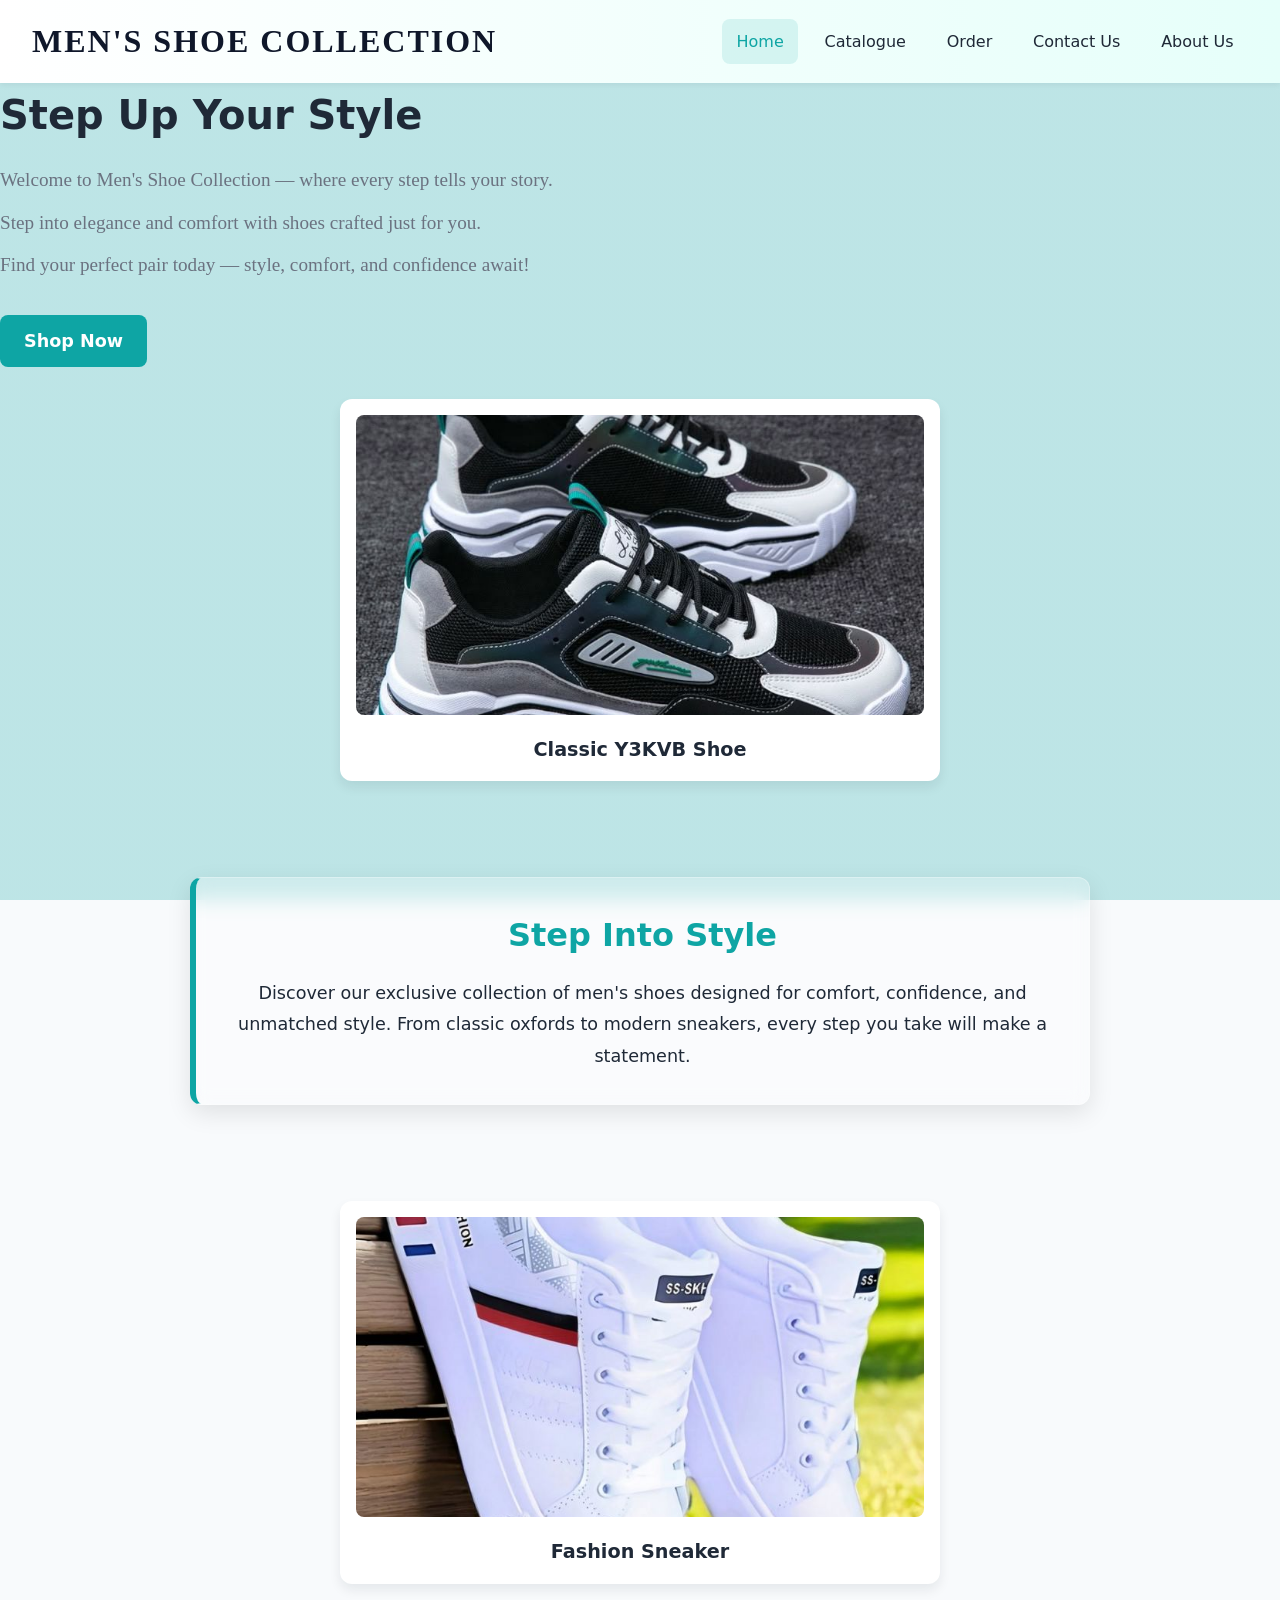
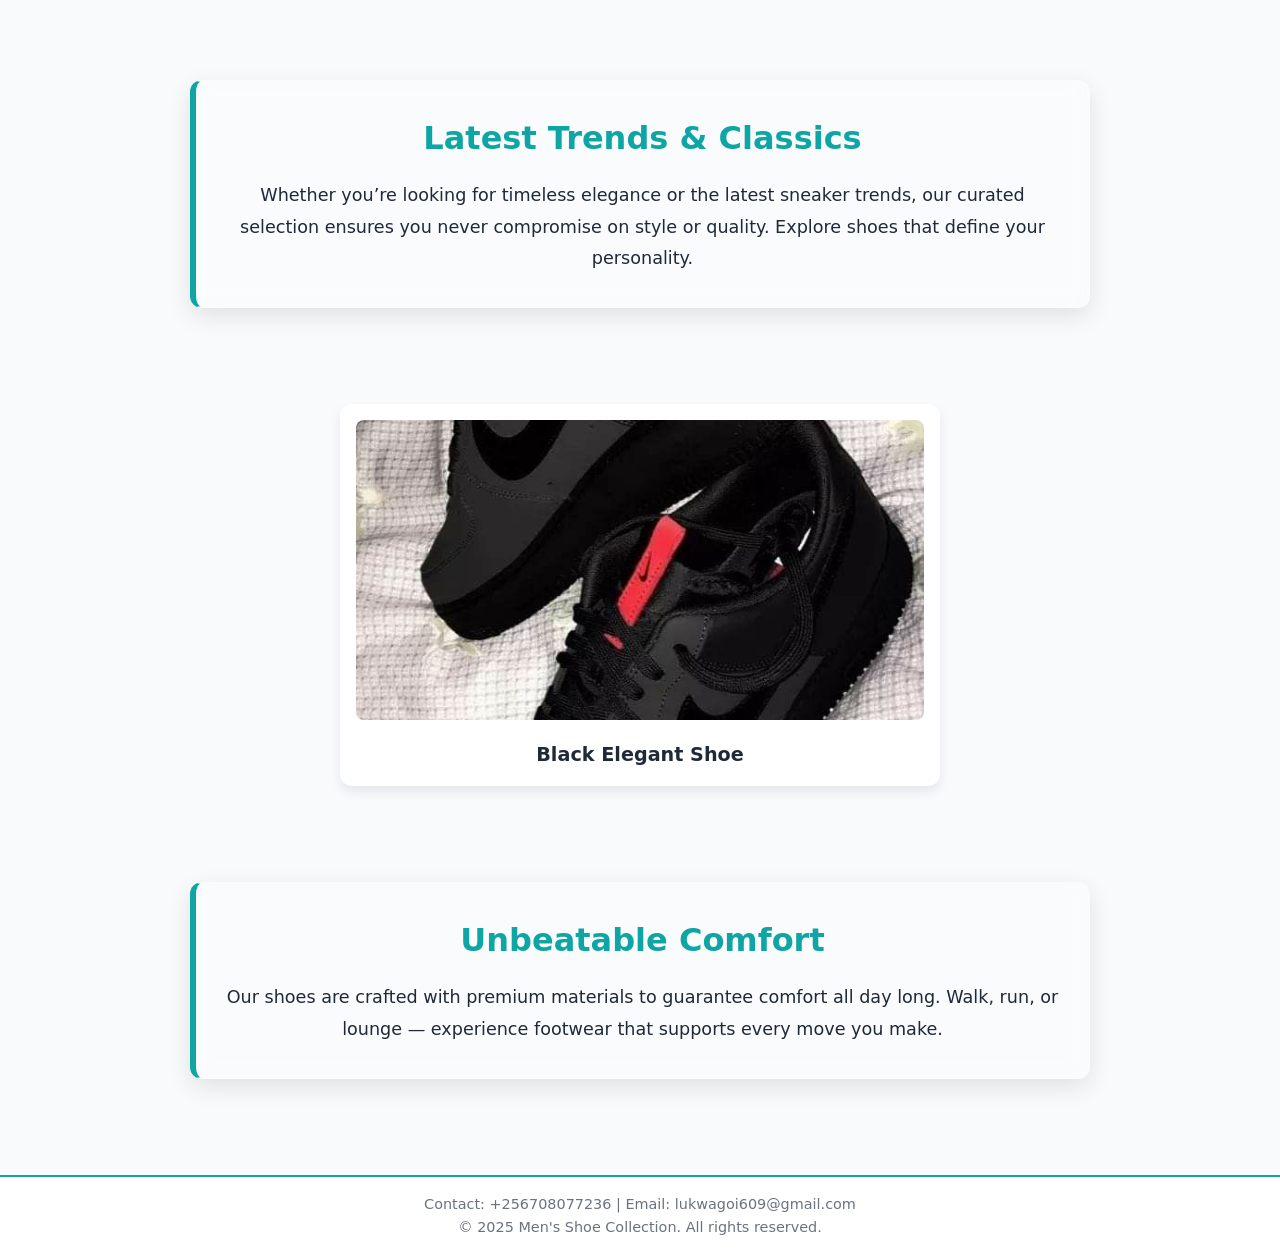
==== index.html @ eedbd3e9 "Add files via upload" ====
<!DOCTYPE html>
<html lang="en">
<head>
<meta charset="UTF-8">
<meta name="viewport" content="width=device-width, initial-scale=1.0">
<title>Men's Shoe Collection</title>
<link rel="stylesheet" href="style.css">
</head>
<body class="home">

<header>
    <h1>Men's Shoe Collection</h1>
    <nav>
        <ul>
            <li><a href="index.html" class="active">Home</a></li>
            <li><a href="catalogue.html">Catalogue</a></li>
            <li><a href="order.html">Order</a></li>
            <li><a href="contact.html">Contact Us</a></li>
            <li><a href="about.html">About Us</a></li>
        </ul>
    </nav>
</header>

<!-- Hero Section -->
<section class="hero">
    <h2>Step Up Your Style</h2>
    <p>Welcome to Men's Shoe Collection — where every step tells your story.</p>
    <p>Step into elegance and comfort with shoes crafted just for you.</p>
    <p>Find your perfect pair today — style, comfort, and confidence await!</p>
    <a href="catalogue.html" class="btn">Shop Now</a>
</section>

<!-- First Shoe -->
<section class="featured">
    <div class="product-grid">
        <div class="product-card">
            <img src="shoe1.jpg" alt="Classic Y3KVB Shoe">
            <h3>Classic Y3KVB Shoe</h3>
        </div>
    </div>
</section>

<!-- Paragraph Block 1 -->
<section class="homepage-paragraphs">
    <div class="paragraph-block">
        <h2>Step Into Style</h2>
        <p>Discover our exclusive collection of men's shoes designed for comfort, confidence, and unmatched style. From classic oxfords to modern sneakers, every step you take will make a statement.</p>
    </div>
</section>

<!-- Second Shoe -->
<section class="featured">
    <div class="product-grid">
        <div class="product-card">
            <img src="shoe2.jpg" alt="Fashion Sneaker">
            <h3>Fashion Sneaker</h3>
        </div>
    </div>
</section>

<!-- Paragraph Block 2 -->
<section class="homepage-paragraphs">
    <div class="paragraph-block">
        <h2>Latest Trends & Classics</h2>
        <p>Whether you’re looking for timeless elegance or the latest sneaker trends, our curated selection ensures you never compromise on style or quality. Explore shoes that define your personality.</p>
    </div>
</section>

<!-- Third Shoe -->
<section class="featured">
    <div class="product-grid">
        <div class="product-card">
            <img src="shoe3.jpg" alt="Black Elegant Shoe">
            <h3>Black Elegant Shoe</h3>
        </div>
    </div>
</section>

<!-- Paragraph Block 3 -->
<section class="homepage-paragraphs">
    <div class="paragraph-block">
        <h2>Unbeatable Comfort</h2>
        <p>Our shoes are crafted with premium materials to guarantee comfort all day long. Walk, run, or lounge — experience footwear that supports every move you make.</p>
    </div>
</section>

<footer>
    <p>Contact: +256708077236 | Email: lukwagoi609@gmail.com</p>
    <p>&copy; 2025 Men's Shoe Collection. All rights reserved.</p>
</footer>

</body>
</html>
---- style.css ----
/* --- COLOR VARIABLES --- */
:root{
  --primary:#1f2937; /* dark slate */
  --accent:#0ea5a4;  /* teal accent */
  --muted:#6b7280;
  --bg:#f8fafc;
  --card:#ffffff;
  --max-width:1100px;
}

/* --- RESET --- */
*{box-sizing:border-box; margin:0; padding:0;}

/* --- BODY BASE STYLING --- */
body{
  font-family: Inter, system-ui;
  color: var(--primary);
  line-height: 1.6;
  background: var(--bg);
}

/* --- HEADER FOR ALL PAGES (UPDATED) --- */
header{
  background: linear-gradient(to right, #ffffff, #e6fffa);
  box-shadow:0 2px 6px rgba(16,24,40,0.06);
  position:sticky;
  top:0;
  z-index:50;
  display:flex;
  justify-content: space-between;
  align-items: center;
  padding: 1rem 2rem;
}

header h1{
  font-size:2rem;
  font-family: "Algerian", serif;
  font-weight:900;
  color:#0f172a;
  letter-spacing:2px;
  text-transform: uppercase;
}

nav ul{
  list-style:none;
  display:flex;
  gap:0.75rem;
  align-items:center;
}

nav a{
  display:inline-block;
  padding:0.6rem 0.9rem;
  text-decoration:none;
  color:var(--primary);
  border-radius:8px;
  font-weight:500;
}

nav a.active{
  background:rgba(14,165,164,0.12);
  color:var(--accent);
}

/* --- FOOTER --- */
footer{
  margin-top:2rem;
  padding:1rem;
  text-align:center;
  background: var(--card);
  color:var(--muted);
  font-size:0.9rem;
  border-top:2px solid var(--accent);
}

/* --- HOMEPAGE BACKGROUND ENHANCED --- */
body.home {
  background-image: 
      linear-gradient(rgba(14,165,164,0.25), rgba(14,165,164,0.25)),
      url("ian1.jpg");
  background-size: cover;
  background-repeat: no-repeat;
  background-attachment: fixed;
}

repeat;
  background-attachment: fixed;
}


/* --- HERO SECTION CENTERED (CSS ONLY) --- */
body.home .hero {
  display: flex;                /* make hero a flex container */
  flex-direction: column;       /* stack items vertically */
  align-items: center;          /* center horizontally */
  justify-content: center;      /* optional: vertical centering */
  padding: 4rem 1.25rem;
  background: rgba(14,165,164,0.05);
  border-bottom: 2px solid var(--accent);
  text-align: center;           /* center inline content */
}

body.home .hero h2,
body.home .hero p {
  margin: 0 0 1.5rem 0;        /* spacing between heading/text and button */
}

body.home .hero .btn {
  display: inline-block;
  margin: 0 auto;               /* center the button */
}



body.home .hero h2{
  font-size:2.5rem;
  margin-bottom:1rem;
  font-weight:800;
  color: var(--primary);
}

body.home .hero p{
  font-size:1.2rem;
  margin:0.5rem 0;
  color: var(--muted);
  line-height:1.8;
  font-family: "Cambria", "Georgia", serif;
}

body.home .hero .btn{
  display:inline-block;
  margin-top:1.5rem;
  padding:0.75rem 1.5rem;
  background:var(--accent);
  color:white;
  font-weight:600;
  font-size:1.1rem;
  text-decoration:none;
  border-radius:8px;
  transition: background 0.3s ease;
}

body.home .hero .btn:hover{
  background:#089191;
}

/* --- PARAGRAPH BLOCKS (UPDATED) --- */
body.home .homepage-paragraphs{
  padding:2rem 1rem;
}

body.home .paragraph-block{
  background: rgba(255,255,255,0.85);
  border-left:6px solid var(--accent);
  border-radius:12px;
  padding:2rem 1.5rem;
  margin:2rem auto;
  max-width:900px;
  box-shadow:0 8px 25px rgba(0,0,0,0.1);
  text-align:center;
  transition: transform 0.3s ease, box-shadow 0.3s ease;
}

body.home .paragraph-block h2{
  font-size:2rem;
  margin-bottom:1rem;
  color:#0ea5a4;
  font-weight:700;
}

body.home .paragraph-block p{
  font-size:1.1rem;
  line-height:1.8;
  color:var(--primary);
}

body.home .paragraph-block{
  background: rgba(255,255,255,0.25);
  backdrop-filter: blur(10px);
  border: 1px solid rgba(255,255,255,0.3);
  border-left:6px solid var(--accent);
}



/* --- PRODUCT GRID (VERTICAL STACKED FOR HOME) --- */
body.home .product-grid{
  display:flex;
  flex-direction:column;
  gap:2rem;
  margin:2rem 0;
}

body.home .product-card{
  width:100%;
  max-width:600px;
  margin:0 auto;
  background:var(--card);
  border-radius:12px;
  padding:1rem;
  box-shadow:0 6px 12px rgba(15,23,42,0.08);
  text-align:center;
}

body.home .product-card img{
  width:100%;
  height:220px;
  object-fit:cover;
  border-radius:8px;
  transition: transform 0.3s ease;
}

body.home .product-card:first-of-type img{
  height:300px;
}

body.home .product-card:nth-of-type(2) img{
  height:250px;
}

body.home .product-card h3{
  margin-top:0.75rem;
  font-size:1.2rem;
  color: var(--primary);
}

body.home .product-card img:hover{
  transform: scale(1.05);
}

/* --- CATALOGUE/SHOP (UNCHANGED) --- */
body:not(.home) .product-grid{
  display:grid;
  grid-template-columns: repeat(auto-fit, minmax(250px, 1fr));
  gap:2rem;
  margin:2rem;
}

body:not(.home) .product-card{
  background: var(--card);
  border-radius:12px;
  padding:1rem;
  box-shadow:0 4px 8px rgba(15,23,42,0.08);
  text-align:center;
}

body:not(.home) .product-card img{
  width:100%;
  height:200px;
  object-fit:cover;
  border-radius:8px;
}

/* --- ORDER PAGE IMAGES (DOUBLED FINAL SIZE) --- */
body.order img {
  width: 480px !important;  
  height: 400px !important;  
  object-fit: cover !important;
  display: block !important;
  margin: 0 auto !important;
  border-radius: 6px !important;
}

/* --- ORDER PAGE FORM --- */
body.order form{
  display:flex;
  flex-direction:column;
  gap:1rem;
  max-width:500px;
  margin:2rem auto;
  padding:1.5rem;
  background:var(--card);
  border-radius:12px;
  box-shadow:0 4px 12px rgba(15,23,42,0.08);
}

body.order form label{
  font-weight:600;
}

body.order form input,
body.order form select,
body.order form textarea{
  padding:0.6rem;
  border:1px solid #ccc;
  border-radius:6px;
  font-size:1rem;
}

body.order form button{
  padding:0.75rem 1rem;
  background: var(--accent);
  color:white;
  font-weight:600;
  border:none;
  border-radius:6px;
  cursor:pointer;
  transition: background 0.3s ease;
}

body.order form button:hover{
  background:#089191;
}

/* --- CONTACT PAGE --- */
body.contact{
  background: linear-gradient(to bottom, #f0fdfa, #ccfbf1);
}

/* --- RESPONSIVE --- */
@media(max-width:900px){
  body.home .hero h2{
    font-size:2rem;
  }
  body.home .paragraph-block h2{
    font-size:1.7rem;
  }
  body.home .paragraph-block p{
    font-size:1rem;
  }
  body.home .product-card img{
    height:200px;
  }
  header h1{
    font-size:1.8rem;
  }
  nav ul{
    flex-direction:column;
    gap:0.5rem;
    align-items:flex-start;
  }
}
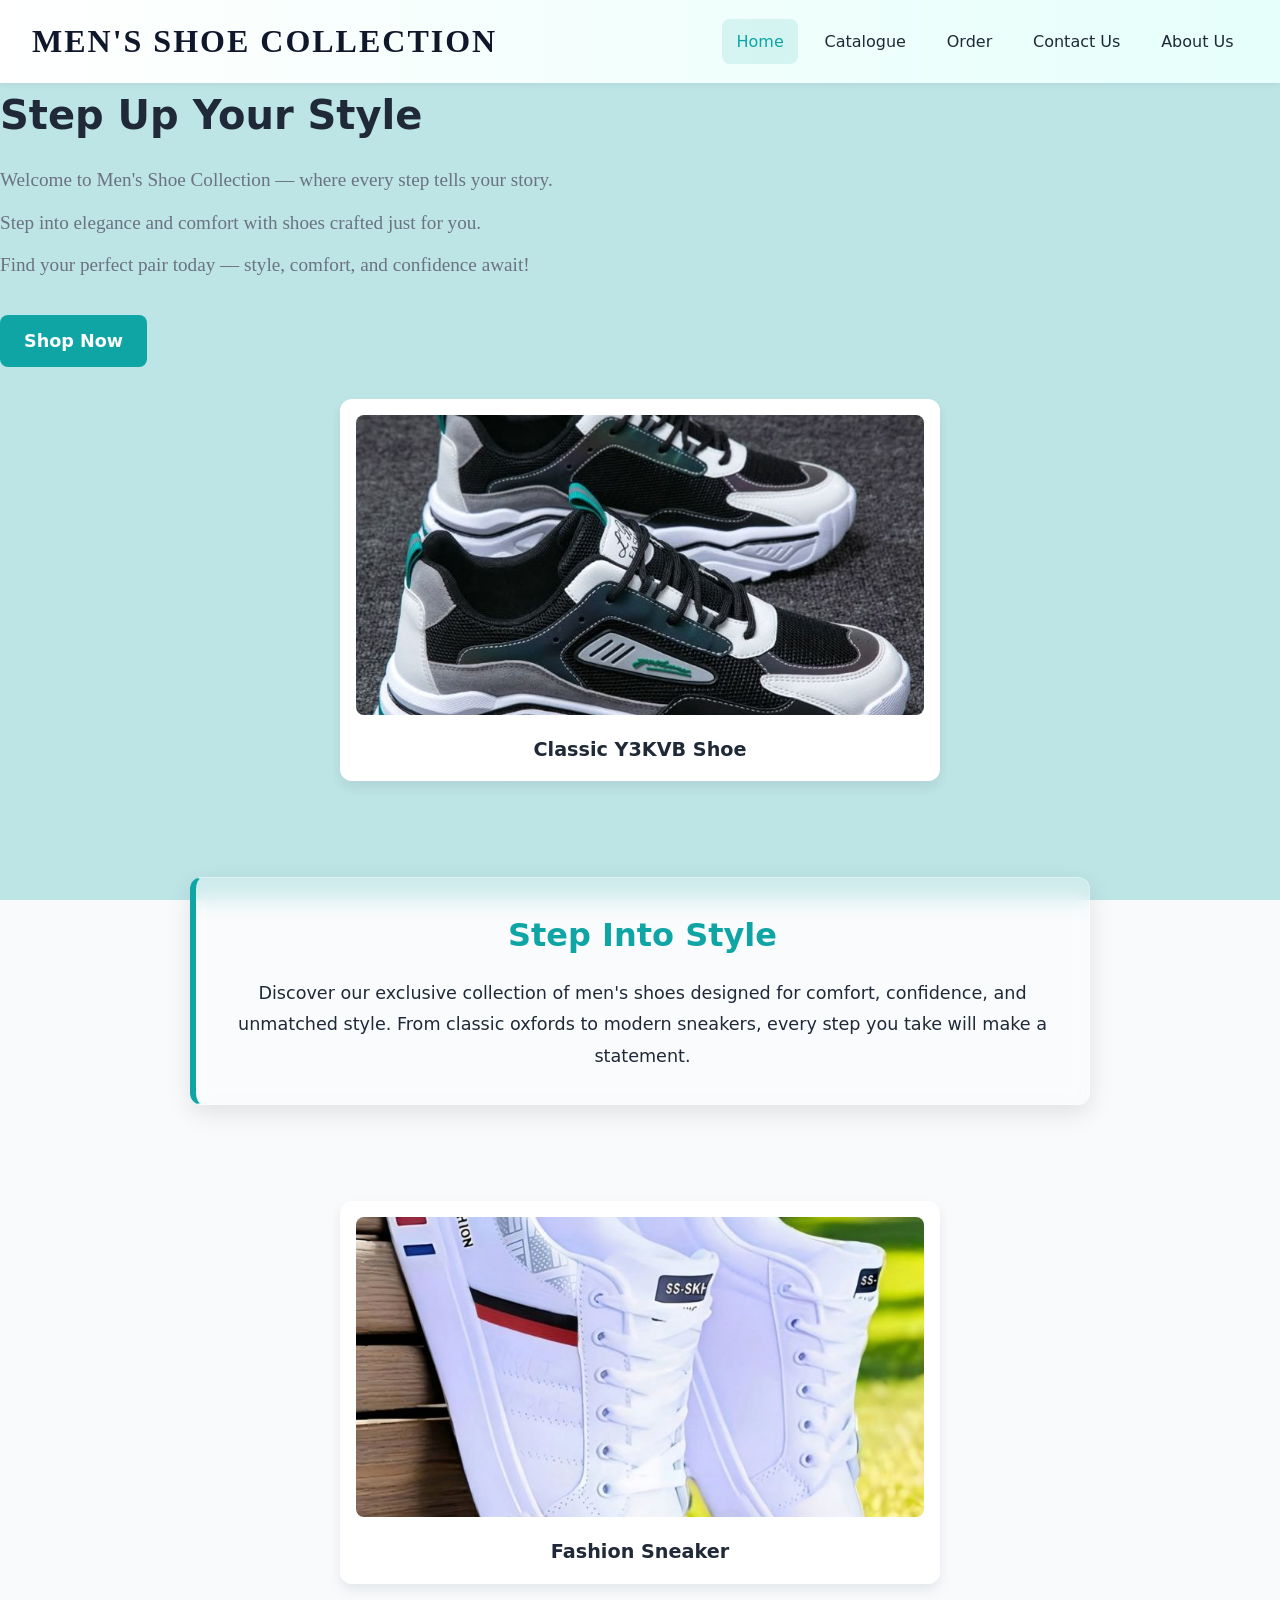
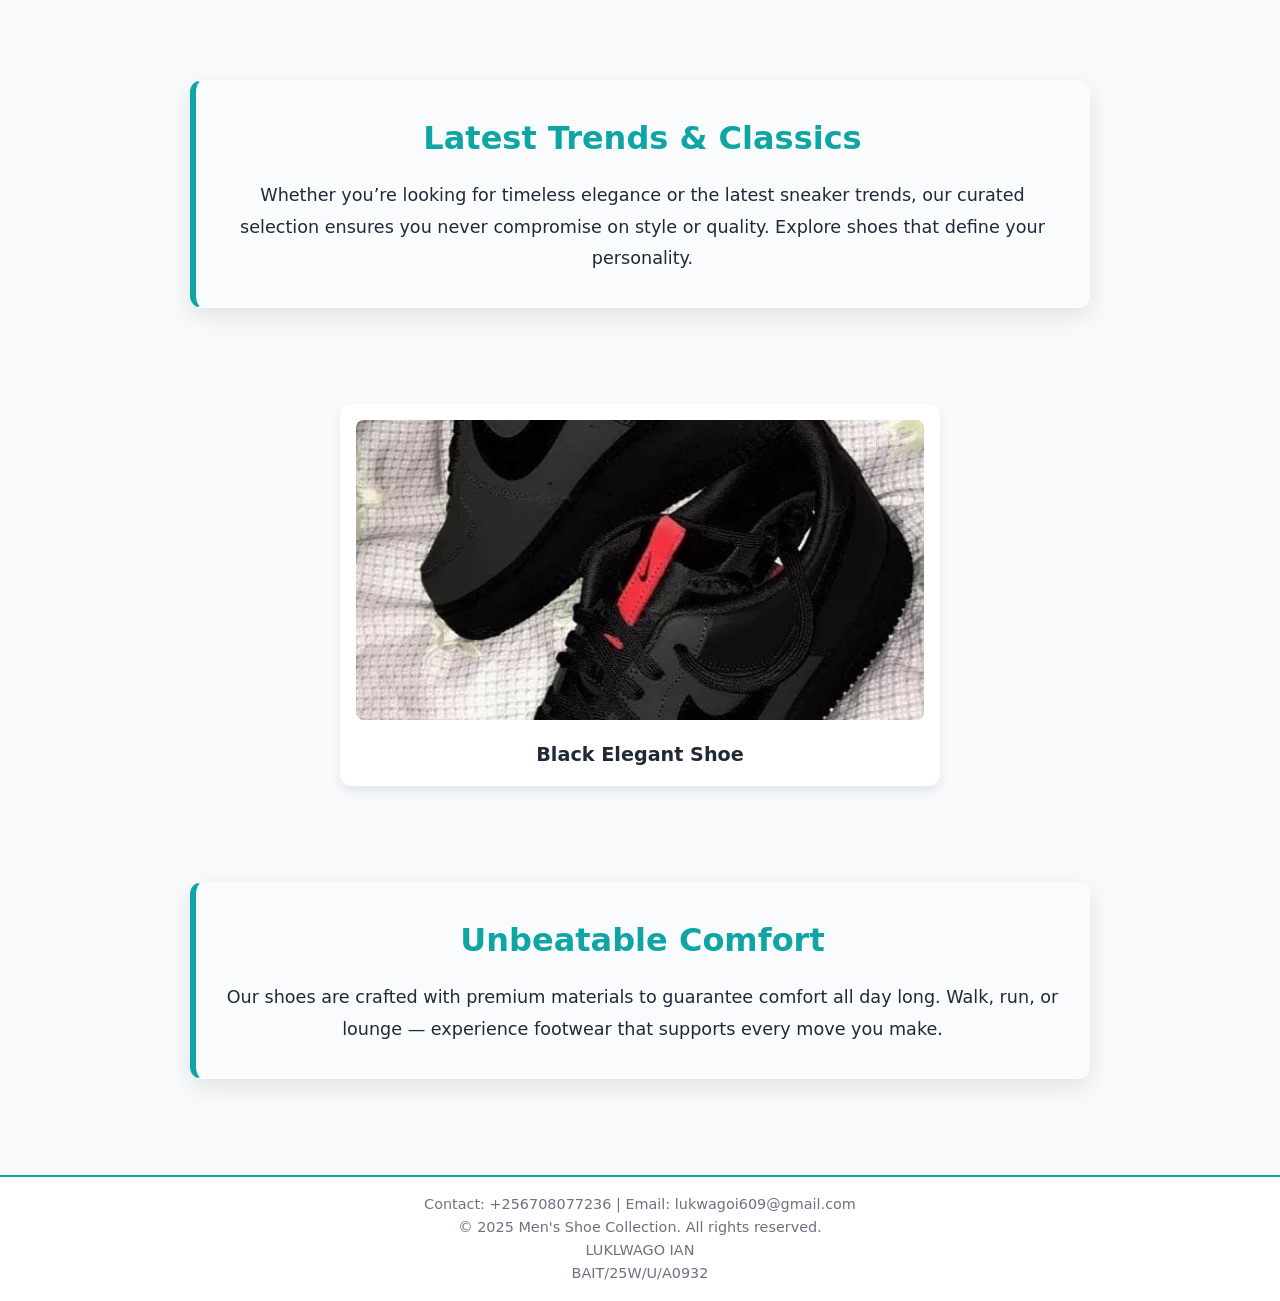
==== commit 9570f833: "Update index.html" ====
--- a/index.html
+++ b/index.html
@@ -87,6 +87,8 @@
 <footer>
     <p>Contact: +256708077236 | Email: lukwagoi609@gmail.com</p>
     <p>&copy; 2025 Men's Shoe Collection. All rights reserved.</p>
+    <p>LUKLWAGO IAN</p>
+    <P>BAIT/25W/U/A0932</P>
 </footer>
 
 </body>
